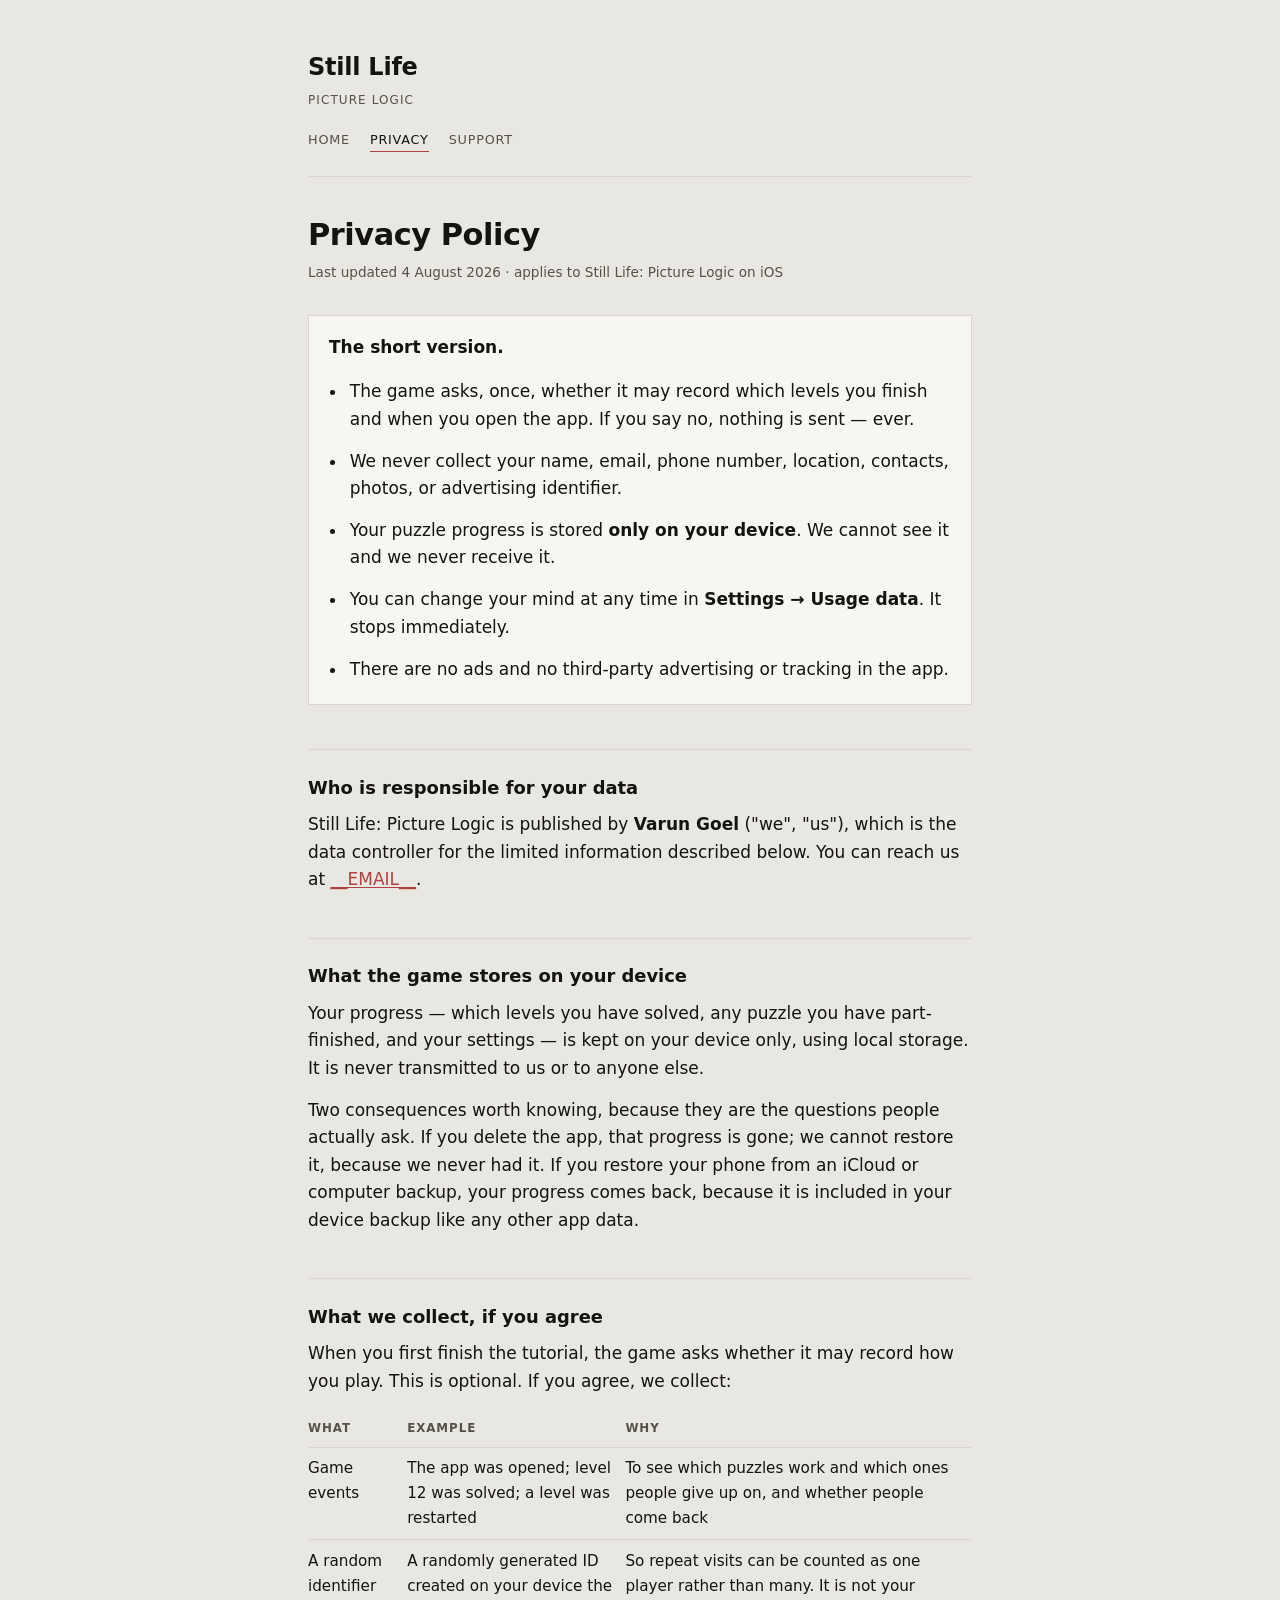
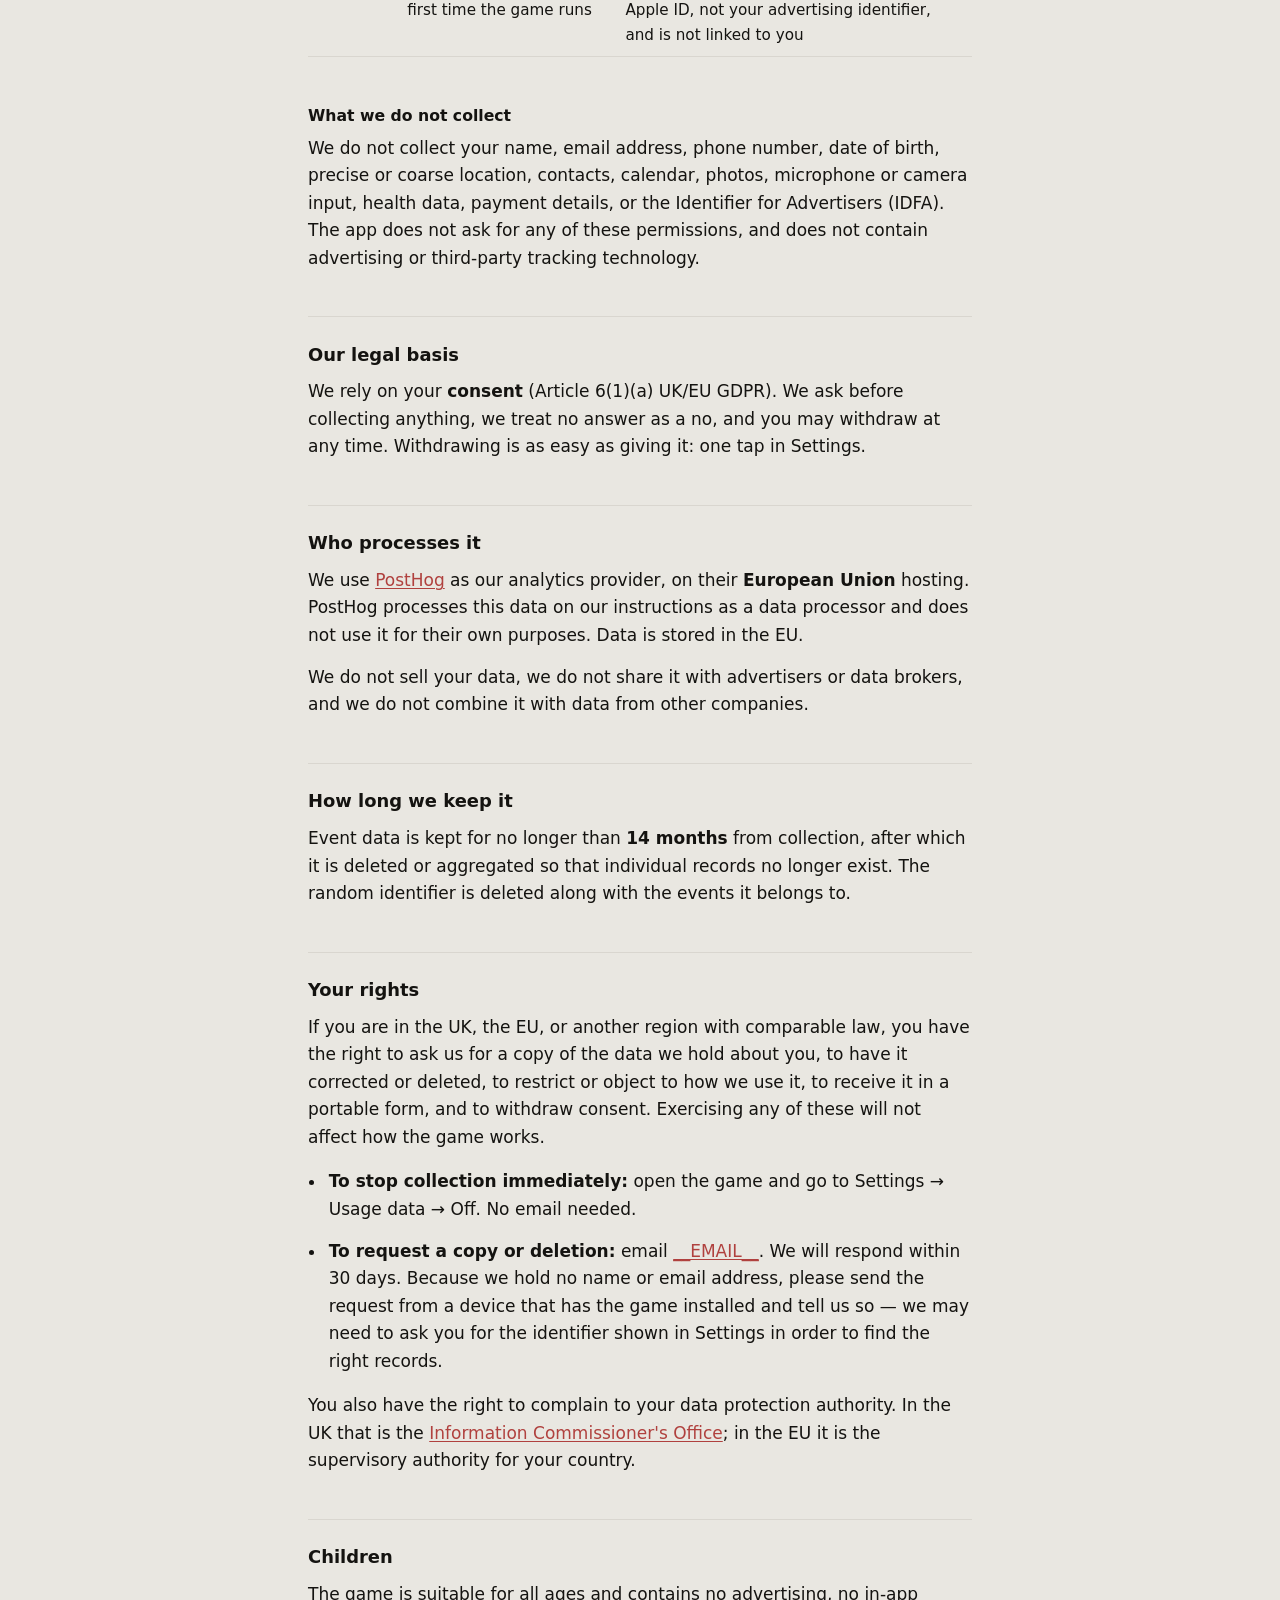
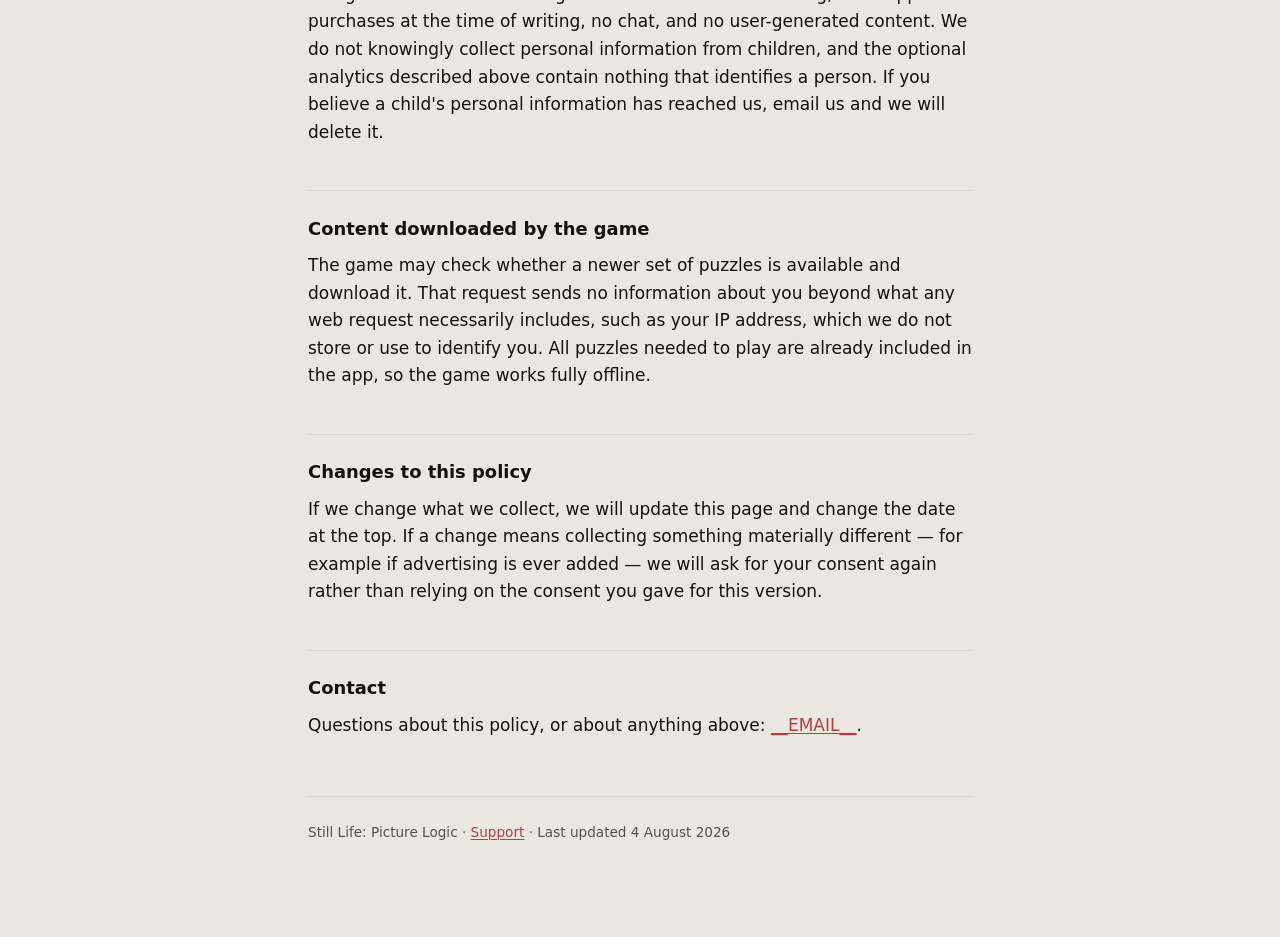
==== privacy.html @ 9cde7be0 "Privacy policy and support pages for Still Life: Picture Logic Plain HTML, one stylesheet, no build " ====
<!doctype html>
<html lang="en">
<head>
<meta charset="utf-8">
<meta name="viewport" content="width=device-width, initial-scale=1">
<title>Privacy Policy — Still Life: Picture Logic</title>
<meta name="description" content="What Still Life: Picture Logic collects, why, and how to turn it off.">
<link rel="stylesheet" href="style.css">
</head>
<body>
<div class="wrap">

<header>
  <p class="wordmark">Still Life</p>
  <p class="qualifier">Picture Logic</p>
  <nav>
    <a href="index.html">Home</a>
    <a href="privacy.html" aria-current="page">Privacy</a>
    <a href="support.html">Support</a>
  </nav>
</header>

<h1>Privacy Policy</h1>
<p class="updated">Last updated 4 August 2026 · applies to Still Life: Picture Logic on iOS</p>

<div class="summary">
  <p><strong>The short version.</strong></p>
  <ul>
    <li>The game asks, once, whether it may record which levels you finish and when you open the app. If you say no, nothing is sent — ever.</li>
    <li>We never collect your name, email, phone number, location, contacts, photos, or advertising identifier.</li>
    <li>Your puzzle progress is stored <strong>only on your device</strong>. We cannot see it and we never receive it.</li>
    <li>You can change your mind at any time in <strong>Settings → Usage data</strong>. It stops immediately.</li>
    <li>There are no ads and no third-party advertising or tracking in the app.</li>
  </ul>
</div>

<h2>Who is responsible for your data</h2>
<p>
  Still Life: Picture Logic is published by <strong>Varun Goel</strong> ("we", "us"), which is the
  data controller for the limited information described below. You can reach us at
  <a href="mailto:__EMAIL__">__EMAIL__</a>.
</p>

<h2>What the game stores on your device</h2>
<p>
  Your progress — which levels you have solved, any puzzle you have part-finished, and your settings —
  is kept on your device only, using local storage. It is never transmitted to us or to anyone else.
</p>
<p>
  Two consequences worth knowing, because they are the questions people actually ask. If you delete the
  app, that progress is gone; we cannot restore it, because we never had it. If you restore your phone
  from an iCloud or computer backup, your progress comes back, because it is included in your device
  backup like any other app data.
</p>

<h2>What we collect, if you agree</h2>
<p>
  When you first finish the tutorial, the game asks whether it may record how you play. This is
  optional. If you agree, we collect:
</p>
<div class="scroll">
<table>
  <thead>
    <tr><th>What</th><th>Example</th><th>Why</th></tr>
  </thead>
  <tbody>
    <tr>
      <td>Game events</td>
      <td>The app was opened; level 12 was solved; a level was restarted</td>
      <td>To see which puzzles work and which ones people give up on, and whether people come back</td>
    </tr>
    <tr>
      <td>A random identifier</td>
      <td>A randomly generated ID created on your device the first time the game runs</td>
      <td>So repeat visits can be counted as one player rather than many. It is not your Apple ID, not your advertising identifier, and is not linked to you</td>
    </tr>
  </tbody>
</table>
</div>

<h3>What we do not collect</h3>
<p>
  We do not collect your name, email address, phone number, date of birth, precise or coarse location,
  contacts, calendar, photos, microphone or camera input, health data, payment details, or the
  Identifier for Advertisers (IDFA). The app does not ask for any of these permissions, and does not
  contain advertising or third-party tracking technology.
</p>

<h2>Our legal basis</h2>
<p>
  We rely on your <strong>consent</strong> (Article 6(1)(a) UK/EU GDPR). We ask before collecting
  anything, we treat no answer as a no, and you may withdraw at any time. Withdrawing is as easy as
  giving it: one tap in Settings.
</p>

<h2>Who processes it</h2>
<p>
  We use <a href="https://posthog.com/" rel="noopener">PostHog</a> as our analytics provider, on their
  <strong>European Union</strong> hosting. PostHog processes this data on our instructions as a data
  processor and does not use it for their own purposes. Data is stored in the EU.
</p>
<p>
  We do not sell your data, we do not share it with advertisers or data brokers, and we do not combine
  it with data from other companies.
</p>

<h2>How long we keep it</h2>
<p>
  Event data is kept for no longer than <strong>14 months</strong> from collection, after which it is
  deleted or aggregated so that individual records no longer exist. The random identifier is deleted
  along with the events it belongs to.
</p>

<h2>Your rights</h2>
<p>
  If you are in the UK, the EU, or another region with comparable law, you have the right to ask us for
  a copy of the data we hold about you, to have it corrected or deleted, to restrict or object to how we
  use it, to receive it in a portable form, and to withdraw consent. Exercising any of these will not
  affect how the game works.
</p>
<ul>
  <li><strong>To stop collection immediately:</strong> open the game and go to Settings → Usage data →
    Off. No email needed.</li>
  <li><strong>To request a copy or deletion:</strong> email <a href="mailto:__EMAIL__">__EMAIL__</a>.
    We will respond within 30 days. Because we hold no name or email address, please send the request
    from a device that has the game installed and tell us so — we may need to ask you for the
    identifier shown in Settings in order to find the right records.</li>
</ul>
<p>
  You also have the right to complain to your data protection authority. In the UK that is the
  <a href="https://ico.org.uk/" rel="noopener">Information Commissioner's Office</a>; in the EU it is
  the supervisory authority for your country.
</p>

<h2>Children</h2>
<p>
  The game is suitable for all ages and contains no advertising, no in-app purchases at the time of
  writing, no chat, and no user-generated content. We do not knowingly collect personal information
  from children, and the optional analytics described above contain nothing that identifies a person.
  If you believe a child's personal information has reached us, email us and we will delete it.
</p>

<h2>Content downloaded by the game</h2>
<p>
  The game may check whether a newer set of puzzles is available and download it. That request sends no
  information about you beyond what any web request necessarily includes, such as your IP address, which
  we do not store or use to identify you. All puzzles needed to play are already included in the app, so
  the game works fully offline.
</p>

<h2>Changes to this policy</h2>
<p>
  If we change what we collect, we will update this page and change the date at the top. If a change
  means collecting something materially different — for example if advertising is ever added — we will
  ask for your consent again rather than relying on the consent you gave for this version.
</p>

<h2>Contact</h2>
<p>
  Questions about this policy, or about anything above:
  <a href="mailto:__EMAIL__">__EMAIL__</a>.
</p>

<footer>
  <p>Still Life: Picture Logic · <a href="support.html">Support</a> · Last updated 4 August 2026</p>
</footer>

</div>
</body>
</html>
---- style.css ----
/*
 * Still Life: Picture Logic — legal and support pages.
 *
 * Palette taken from the app's own DESIGN.md so these pages read as part of the product rather than
 * as a bolted-on legal obligation: warm paper, warm-shifted ink, clay accent.
 *
 * No webfonts. A privacy policy has to load for anyone, on anything, including a reviewer on a bad
 * connection — and a system font stack costs nothing and never fails.
 */

:root {
  --paper: #e9e7e1;
  --surface: #f7f6f2;
  --ink: #141310;
  --ink-quiet: #55524c;
  --rule: #d9d6cf;
  --rule-strong: #b4b0a7;
  --accent: #b0413e;
}

@media (prefers-color-scheme: dark) {
  :root {
    --paper: #17171a;
    --surface: #1e1e22;
    --ink: #eceae4;
    --ink-quiet: #a9a59c;
    --rule: #32323a;
    --rule-strong: #4a4a54;
    --accent: #e08a72;
  }
}

* { box-sizing: border-box; }

html { -webkit-text-size-adjust: 100%; }

body {
  margin: 0;
  background: var(--paper);
  color: var(--ink);
  font-family: ui-sans-serif, system-ui, -apple-system, "Segoe UI", Roboto, Helvetica, Arial, sans-serif;
  font-size: 17px;
  line-height: 1.62;
}

.wrap {
  /* ~68 characters at this size — a readable measure for prose people are obliged to read. */
  max-width: 44rem;
  margin: 0 auto;
  padding: 3rem 1.25rem 5rem;
}

header { border-bottom: 1px solid var(--rule); padding-bottom: 1.5rem; margin-bottom: 2.5rem; }

.wordmark { font-size: 1.5rem; font-weight: 700; letter-spacing: -0.01em; margin: 0; }
.qualifier {
  margin: 0.25rem 0 0;
  font-size: 0.75rem;
  letter-spacing: 0.09em;
  text-transform: uppercase;
  color: var(--ink-quiet);
}

nav { margin-top: 1.25rem; display: flex; gap: 1.25rem; flex-wrap: wrap; }
nav a {
  font-size: 0.8rem;
  letter-spacing: 0.06em;
  text-transform: uppercase;
  color: var(--ink-quiet);
  text-decoration: none;
  border-bottom: 1px solid transparent;
}
nav a:hover, nav a:focus { color: var(--ink); border-bottom-color: var(--rule-strong); }
nav a[aria-current="page"] { color: var(--ink); border-bottom-color: var(--accent); }

h1 { font-size: 1.9rem; line-height: 1.18; letter-spacing: -0.015em; margin: 0 0 0.5rem; text-wrap: balance; }
h2 {
  font-size: 1.12rem;
  margin: 2.75rem 0 0.6rem;
  padding-top: 1.4rem;
  border-top: 1px solid var(--rule);
  text-wrap: balance;
}
h3 { font-size: 0.98rem; margin: 1.6rem 0 0.4rem; }

.updated { color: var(--ink-quiet); font-size: 0.85rem; margin: 0 0 2rem; }

p, li { margin: 0 0 0.9rem; }
ul { padding-left: 1.15rem; }
li { padding-left: 0.15rem; }

a { color: var(--accent); text-decoration-thickness: 1px; text-underline-offset: 2px; }

strong { font-weight: 650; }

/* Plain-language summary at the top of the policy. Not a legal device — just the honest short
   version, because a policy nobody reads protects nobody. */
.summary {
  background: var(--surface);
  border: 1px solid var(--rule);
  padding: 1.1rem 1.25rem 0.4rem;
  margin: 0 0 2.25rem;
}
.summary p:first-child { margin-top: 0; }
.summary ul { margin-bottom: 0.9rem; }

table { width: 100%; border-collapse: collapse; margin: 0 0 1.25rem; font-size: 0.95rem; }
th, td { text-align: left; padding: 0.55rem 0.7rem 0.55rem 0; border-bottom: 1px solid var(--rule); vertical-align: top; }
th { font-size: 0.74rem; letter-spacing: 0.08em; text-transform: uppercase; color: var(--ink-quiet); font-weight: 600; }

/* Long tables must scroll inside themselves rather than pushing the page sideways. */
.scroll { overflow-x: auto; }

footer {
  margin-top: 3.5rem;
  padding-top: 1.5rem;
  border-top: 1px solid var(--rule);
  color: var(--ink-quiet);
  font-size: 0.85rem;
}

code {
  font-family: ui-monospace, SFMono-Regular, Menlo, monospace;
  font-size: 0.9em;
  background: var(--surface);
  border: 1px solid var(--rule);
  padding: 0.05em 0.35em;
}
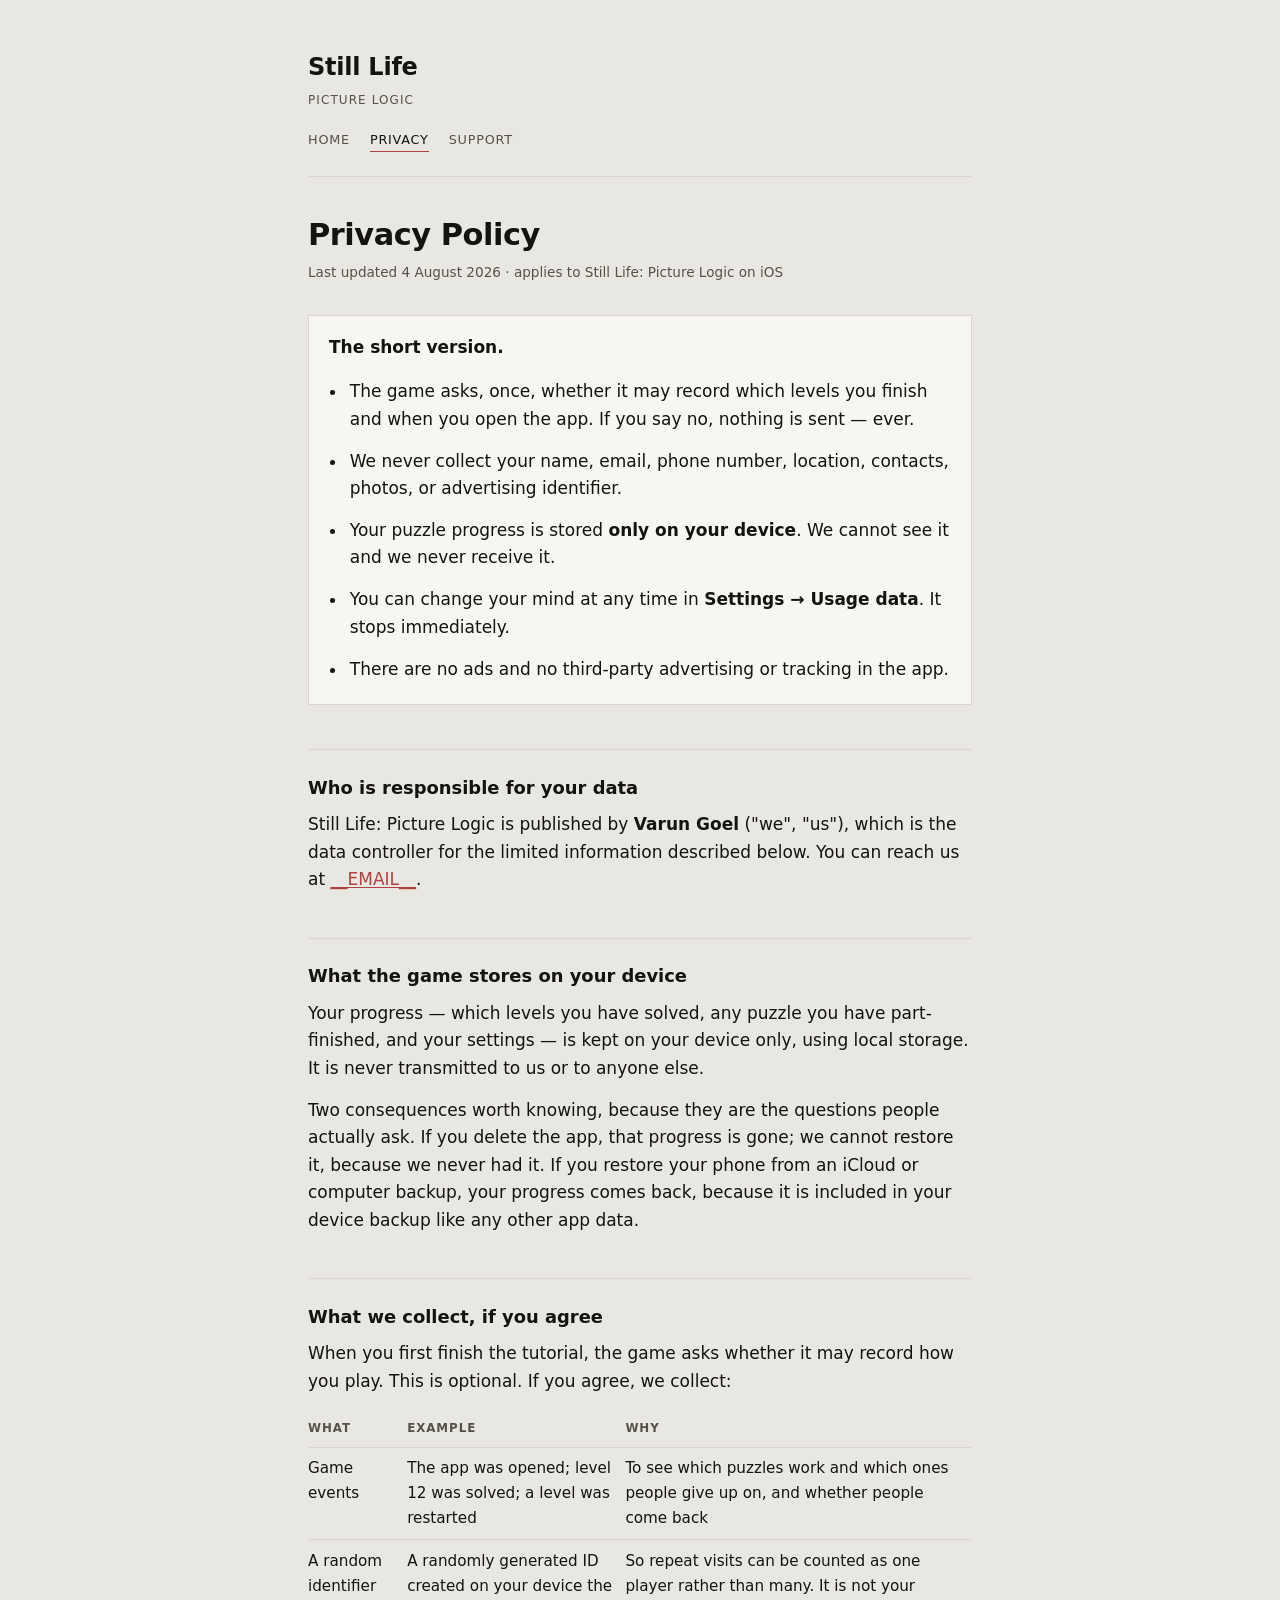
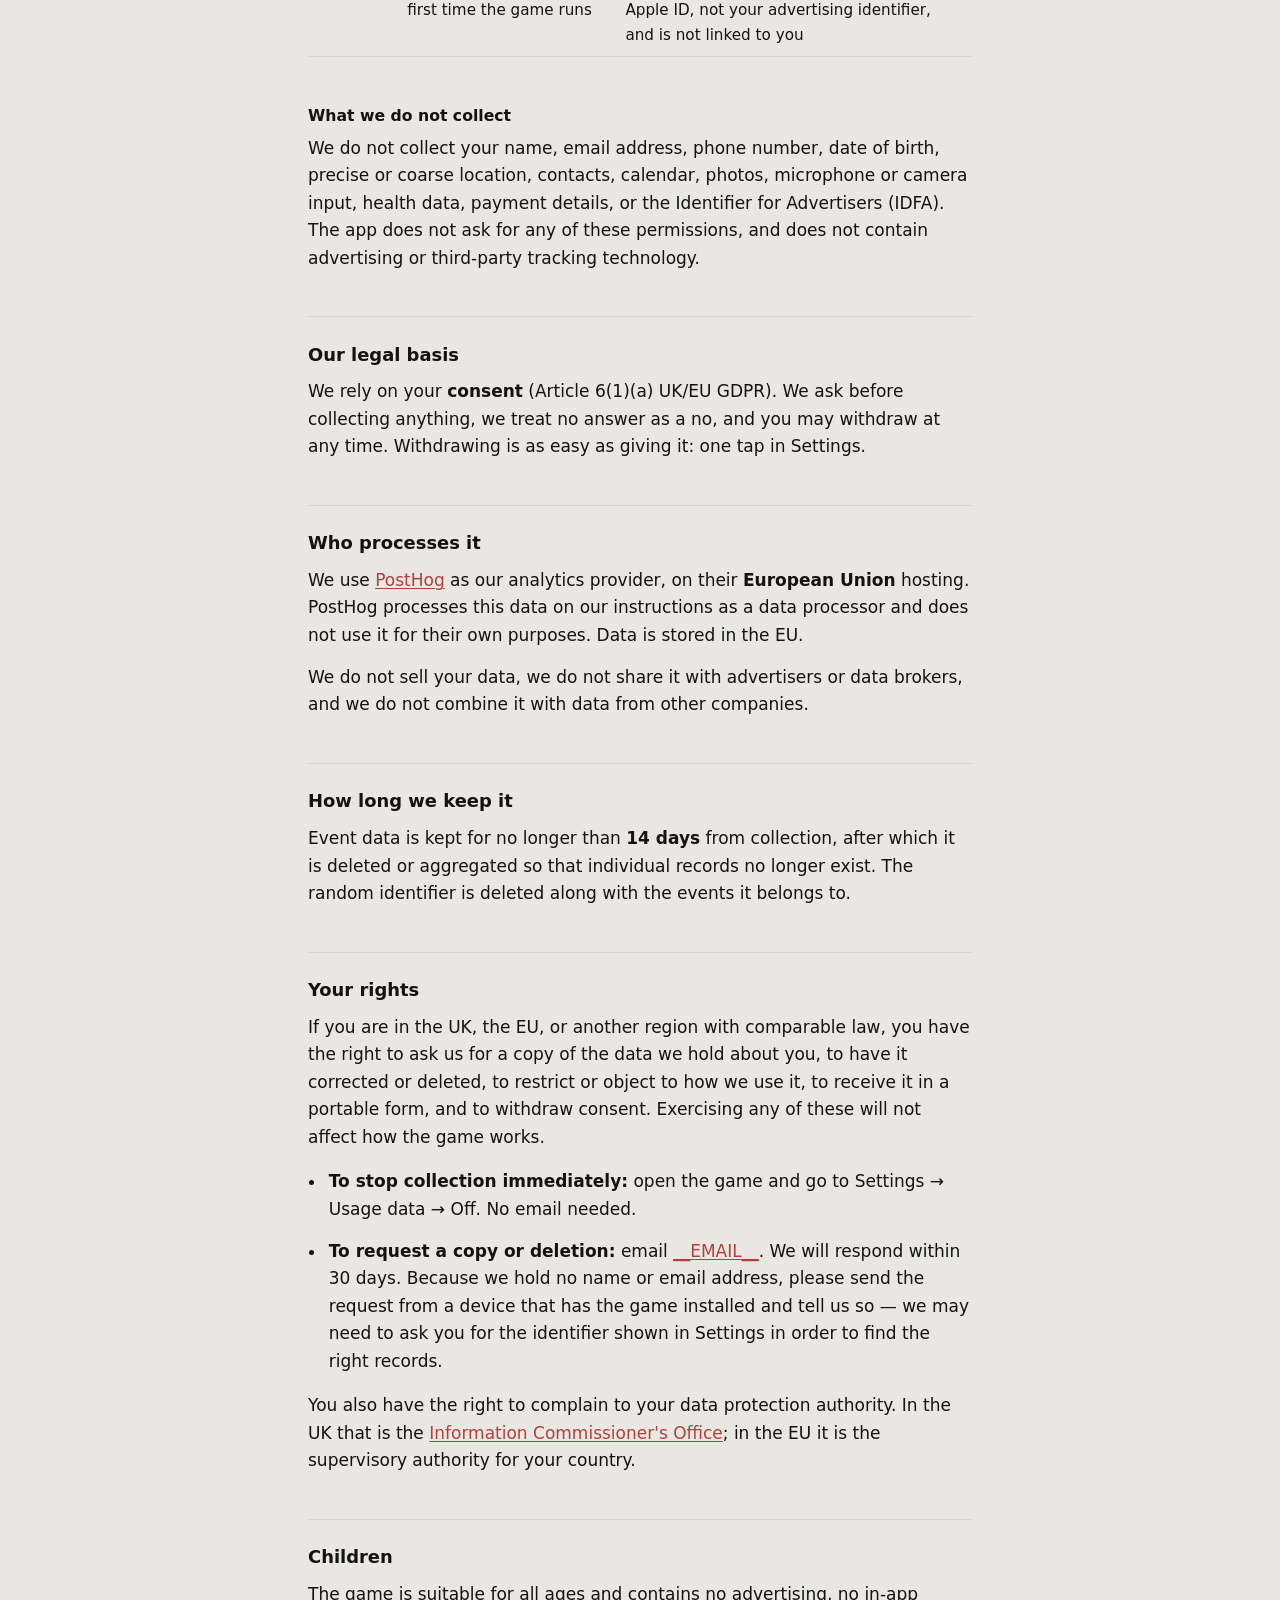
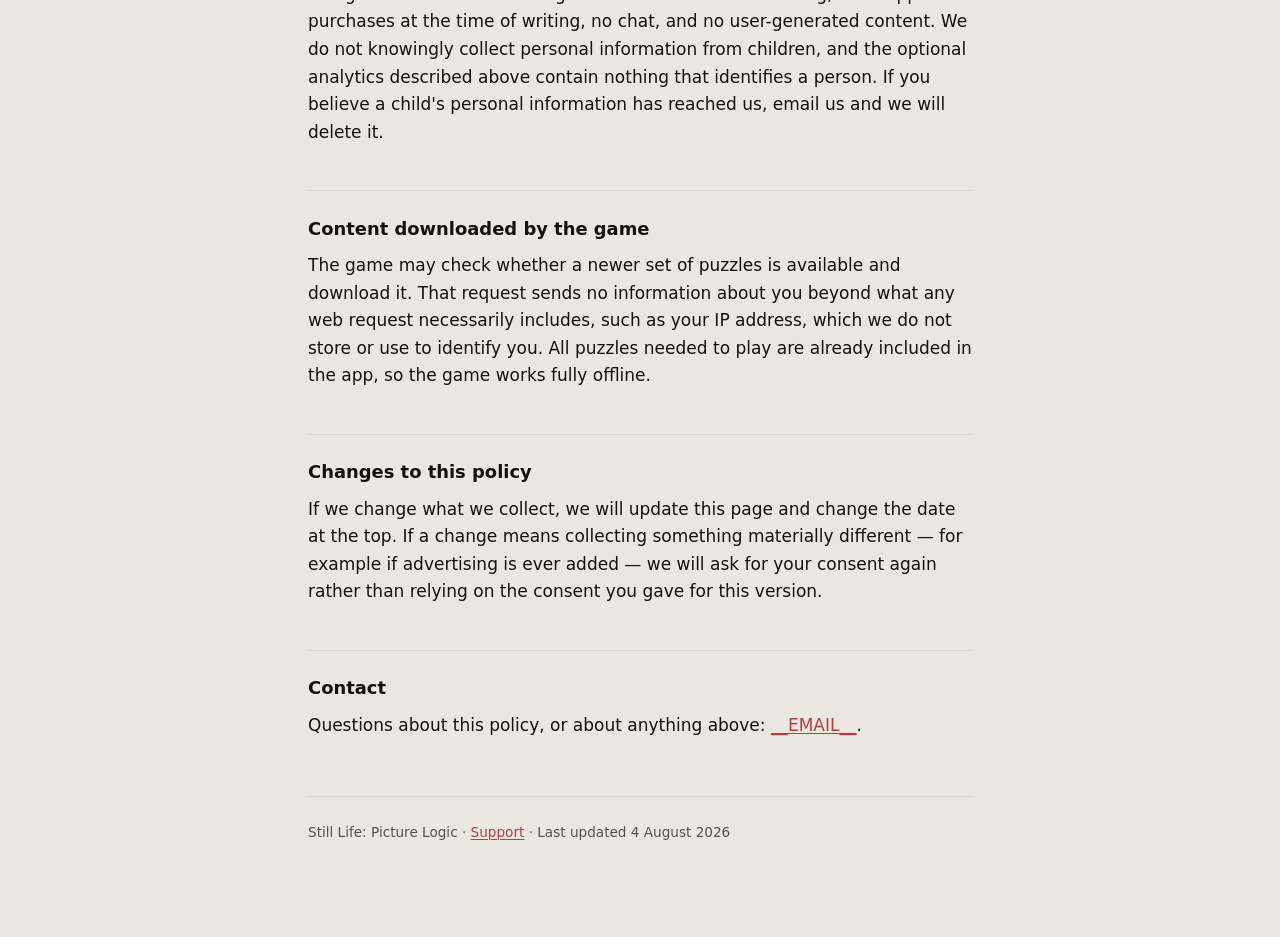
==== commit bbec417c: "Retention is 14 days, not 14 months The draft committed to 14 months before the PostHog project's ac" ====
--- a/privacy.html
+++ b/privacy.html
@@ -106,7 +106,7 @@
 
 <h2>How long we keep it</h2>
 <p>
-  Event data is kept for no longer than <strong>14 months</strong> from collection, after which it is
+  Event data is kept for no longer than <strong>14 days</strong> from collection, after which it is
   deleted or aggregated so that individual records no longer exist. The random identifier is deleted
   along with the events it belongs to.
 </p>
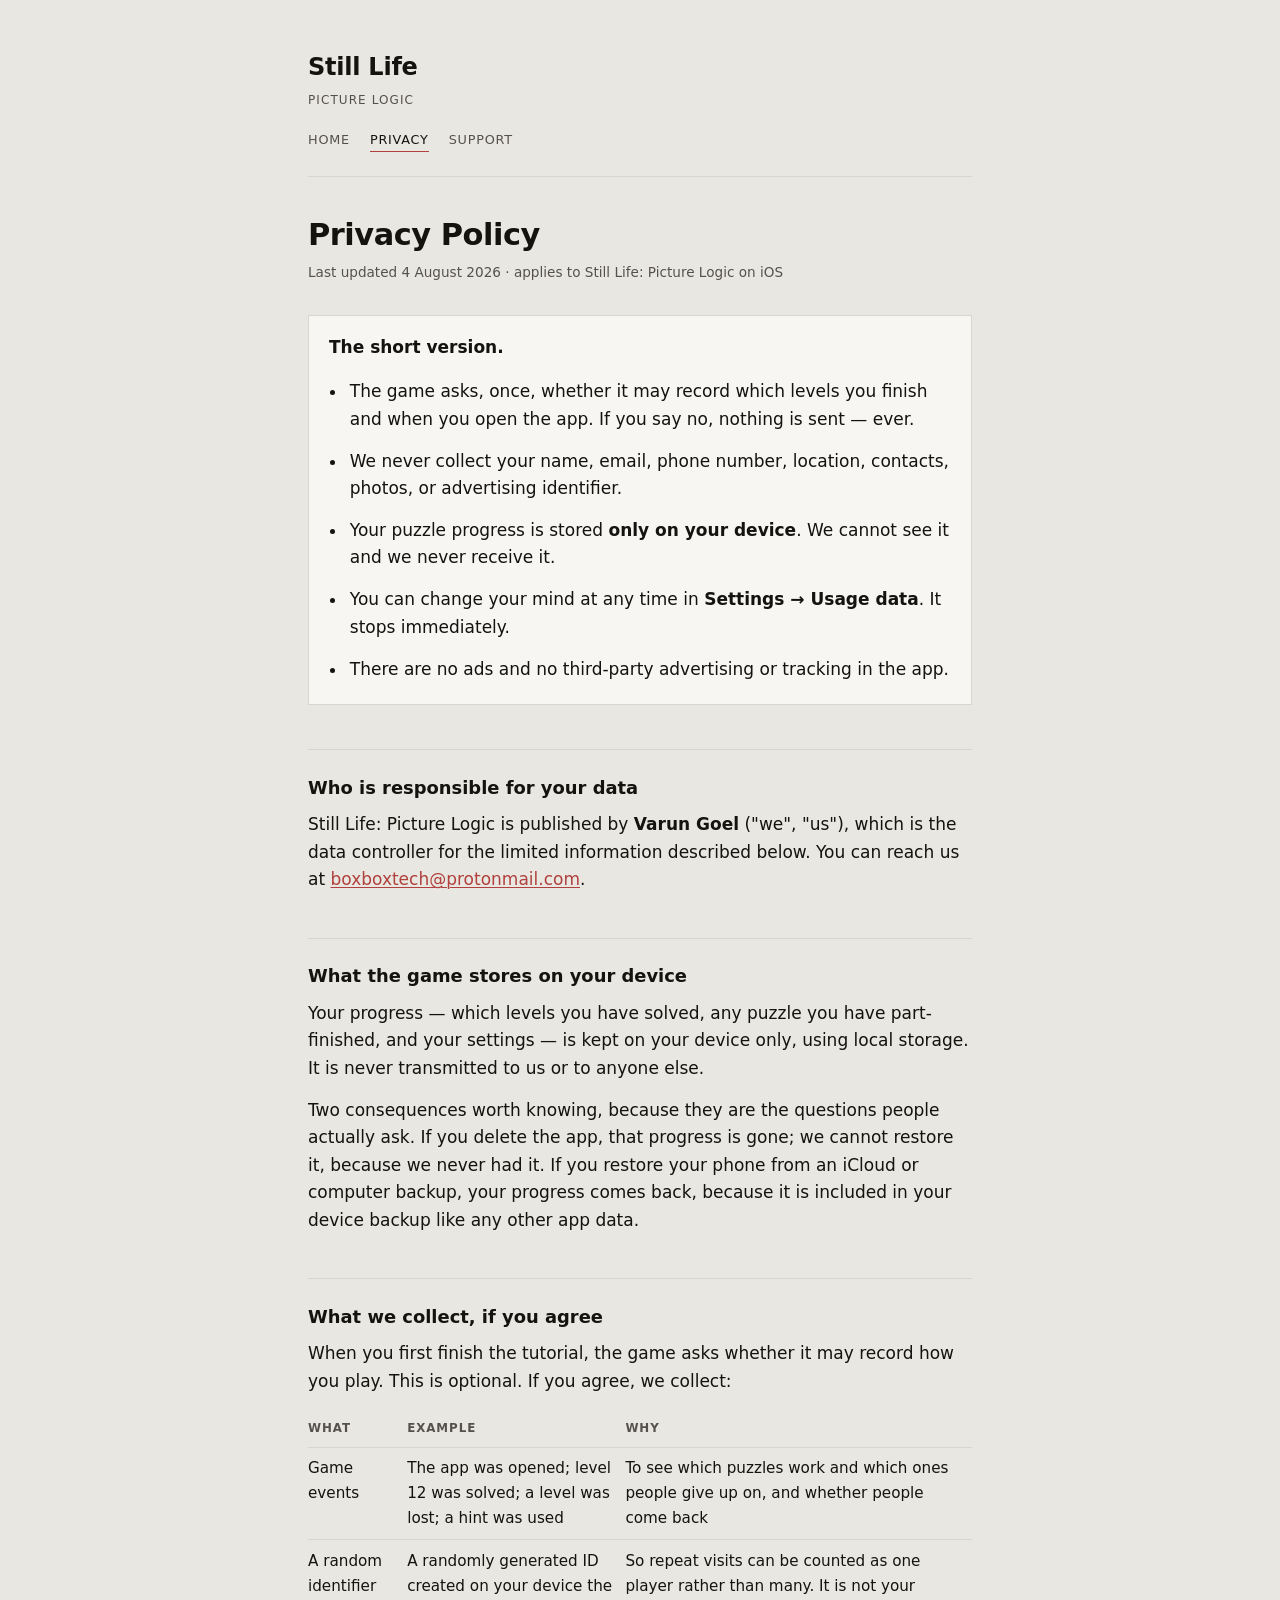
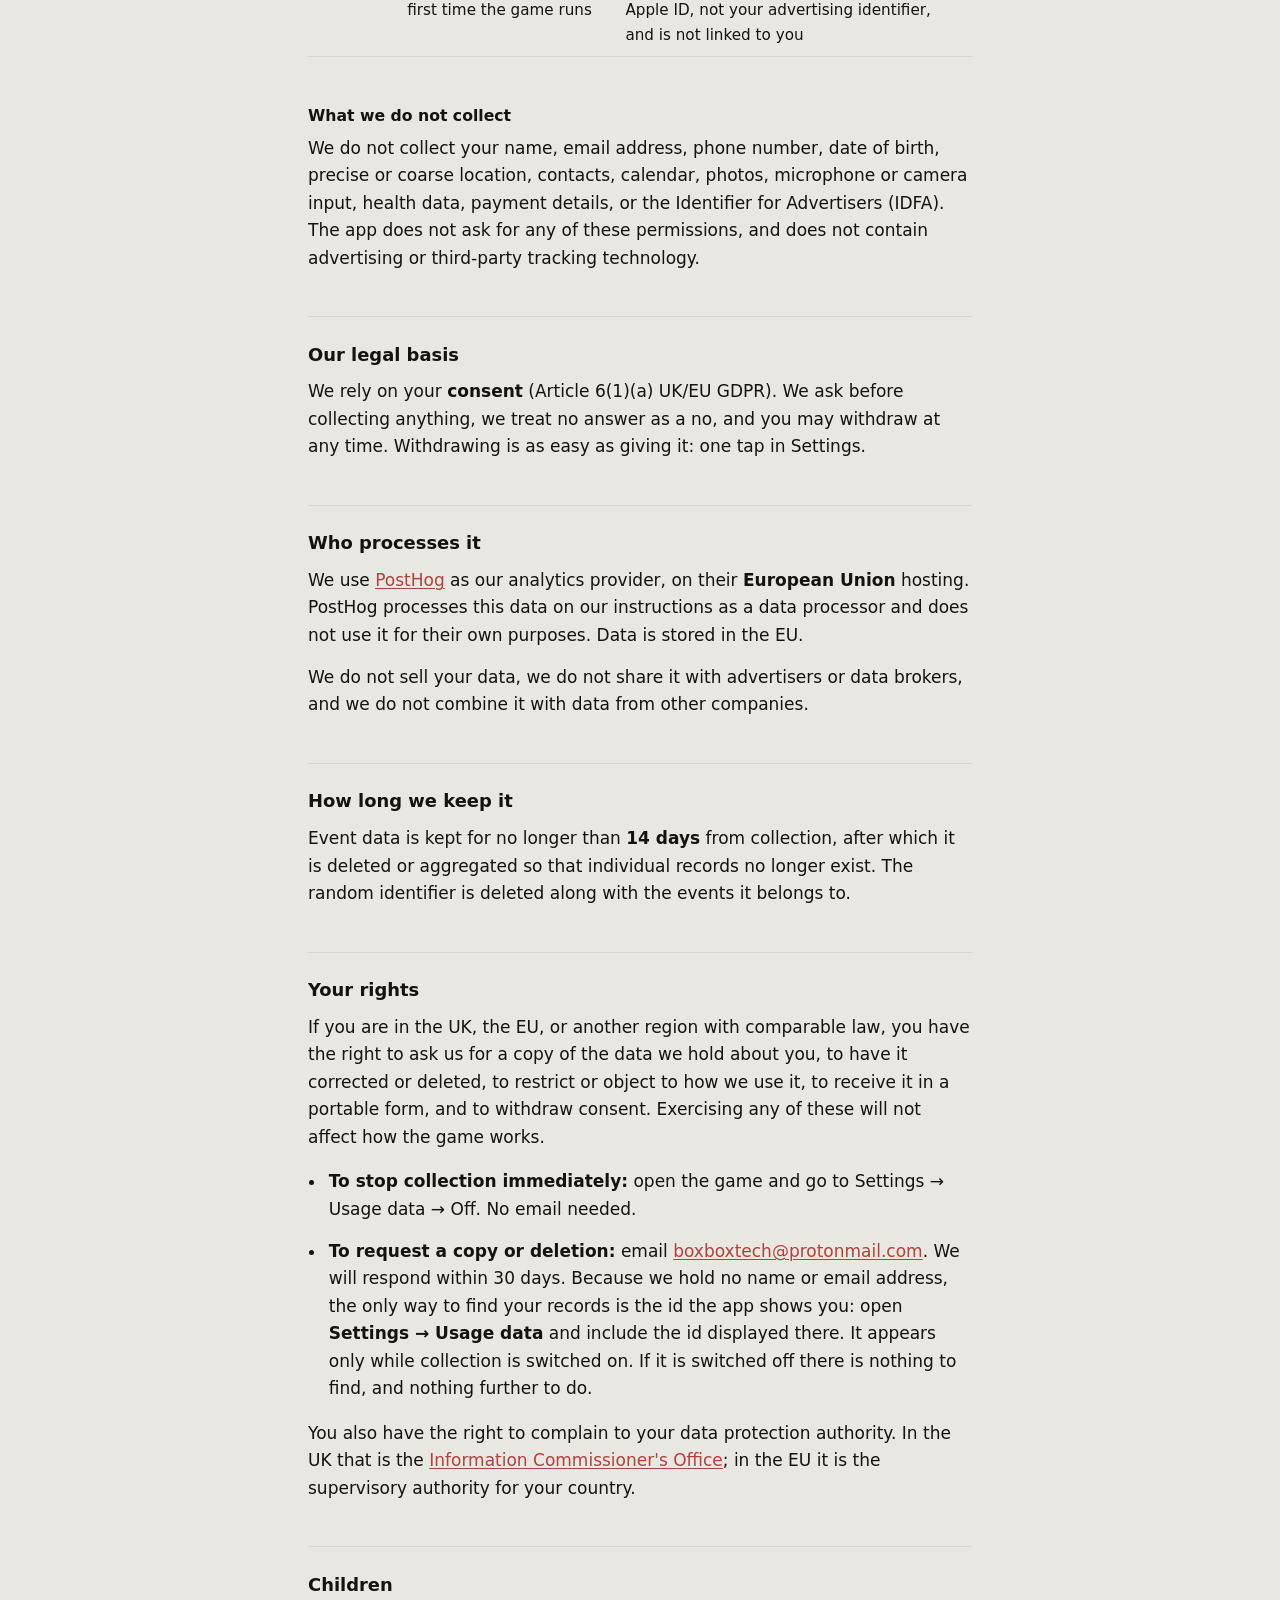
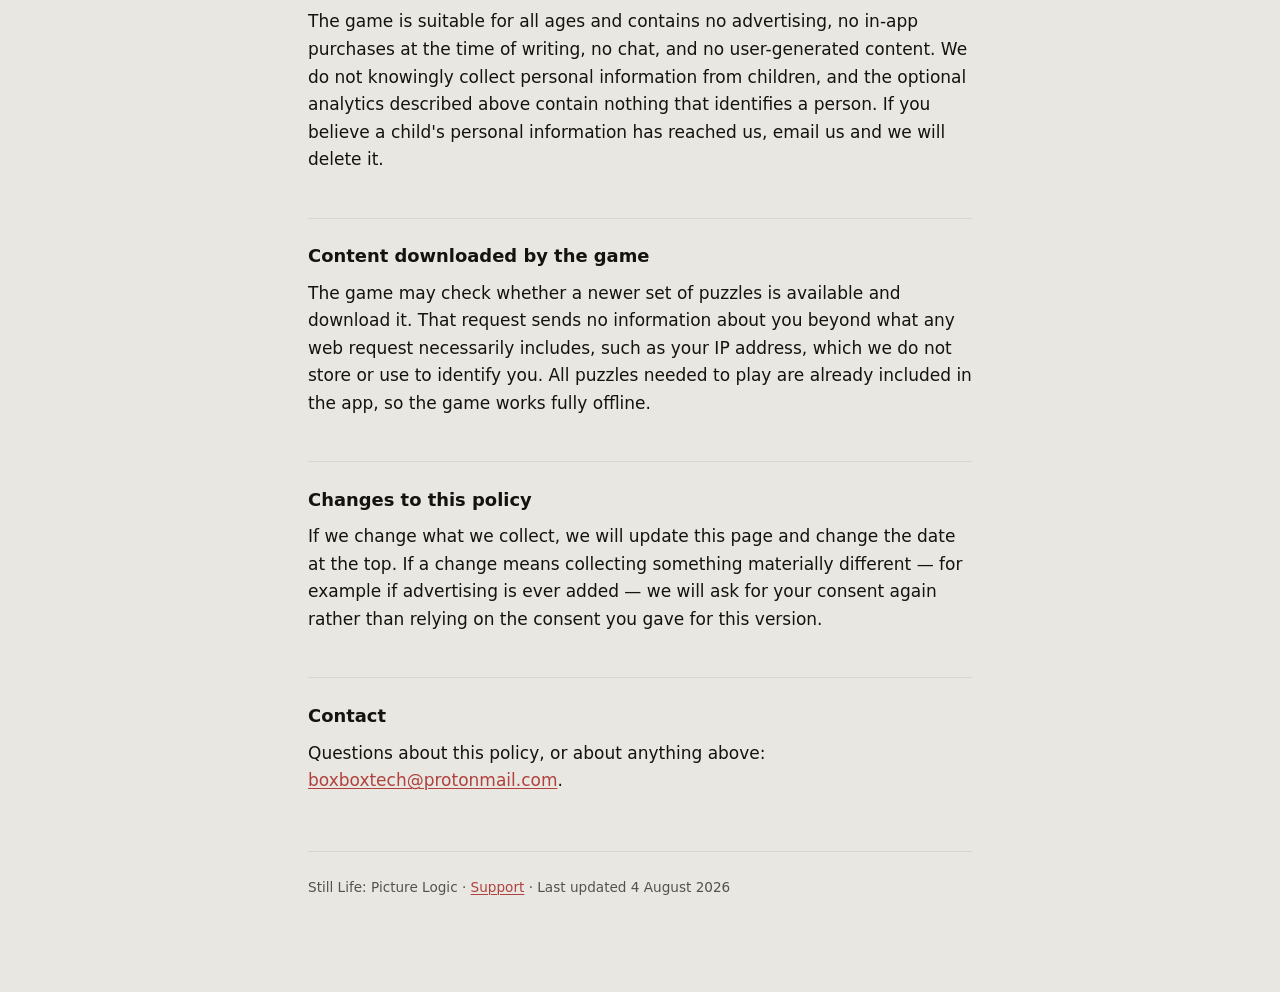
==== commit 73d574f4: "Contact address, and two claims that were not true The email alias is boxboxtech@protonmail.com; all" ====
--- a/privacy.html
+++ b/privacy.html
@@ -38,7 +38,7 @@
 <p>
   Still Life: Picture Logic is published by <strong>Varun Goel</strong> ("we", "us"), which is the
   data controller for the limited information described below. You can reach us at
-  <a href="mailto:__EMAIL__">__EMAIL__</a>.
+  <a href="mailto:boxboxtech@protonmail.com">boxboxtech@protonmail.com</a>.
 </p>
 
 <h2>What the game stores on your device</h2>
@@ -66,7 +66,7 @@
   <tbody>
     <tr>
       <td>Game events</td>
-      <td>The app was opened; level 12 was solved; a level was restarted</td>
+      <td>The app was opened; level 12 was solved; a level was lost; a hint was used</td>
       <td>To see which puzzles work and which ones people give up on, and whether people come back</td>
     </tr>
     <tr>
@@ -121,10 +121,11 @@
 <ul>
   <li><strong>To stop collection immediately:</strong> open the game and go to Settings → Usage data →
     Off. No email needed.</li>
-  <li><strong>To request a copy or deletion:</strong> email <a href="mailto:__EMAIL__">__EMAIL__</a>.
-    We will respond within 30 days. Because we hold no name or email address, please send the request
-    from a device that has the game installed and tell us so — we may need to ask you for the
-    identifier shown in Settings in order to find the right records.</li>
+  <li><strong>To request a copy or deletion:</strong> email <a href="mailto:boxboxtech@protonmail.com">boxboxtech@protonmail.com</a>.
+    We will respond within 30 days. Because we hold no name or email address, the only way to find your
+    records is the id the app shows you: open <strong>Settings &rarr; Usage data</strong> and include the
+    id displayed there. It appears only while collection is switched on. If it is switched off there is
+    nothing to find, and nothing further to do.</li>
 </ul>
 <p>
   You also have the right to complain to your data protection authority. In the UK that is the
@@ -158,7 +159,7 @@
 <h2>Contact</h2>
 <p>
   Questions about this policy, or about anything above:
-  <a href="mailto:__EMAIL__">__EMAIL__</a>.
+  <a href="mailto:boxboxtech@protonmail.com">boxboxtech@protonmail.com</a>.
 </p>
 
 <footer>
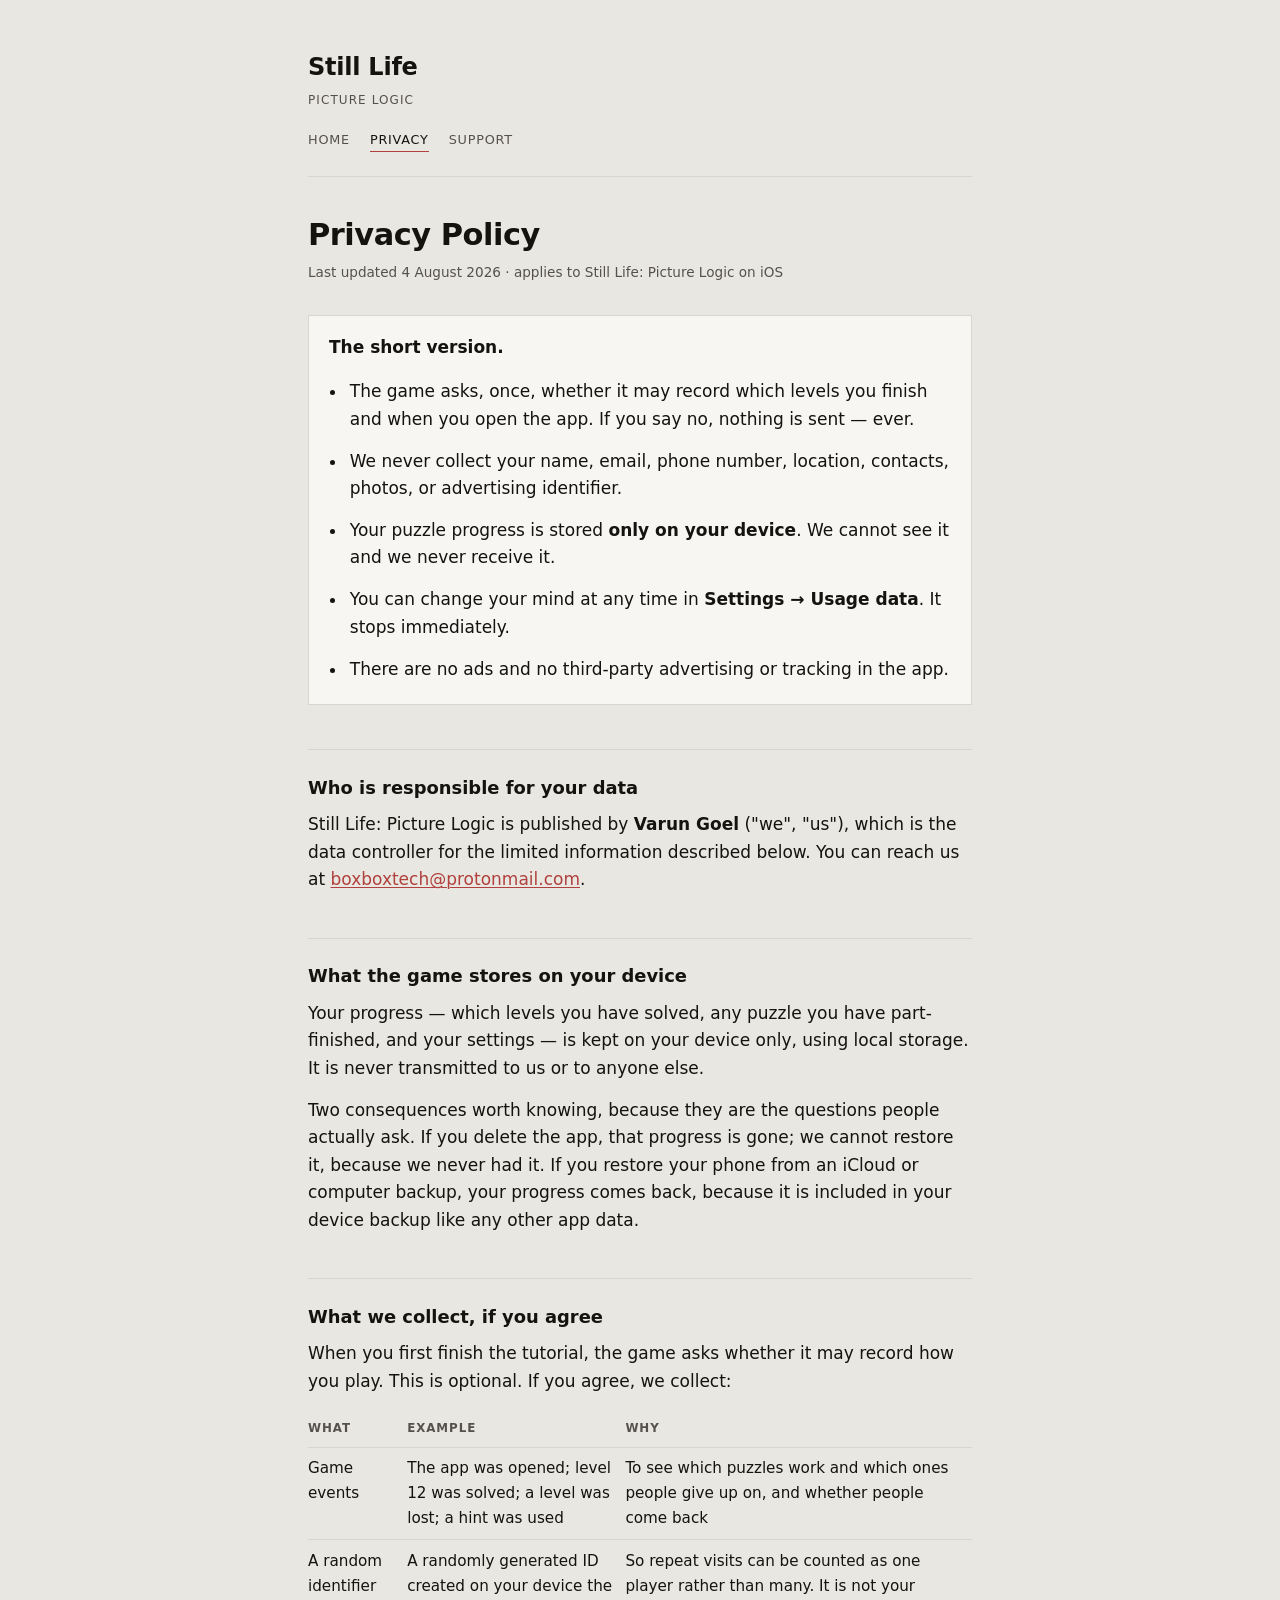
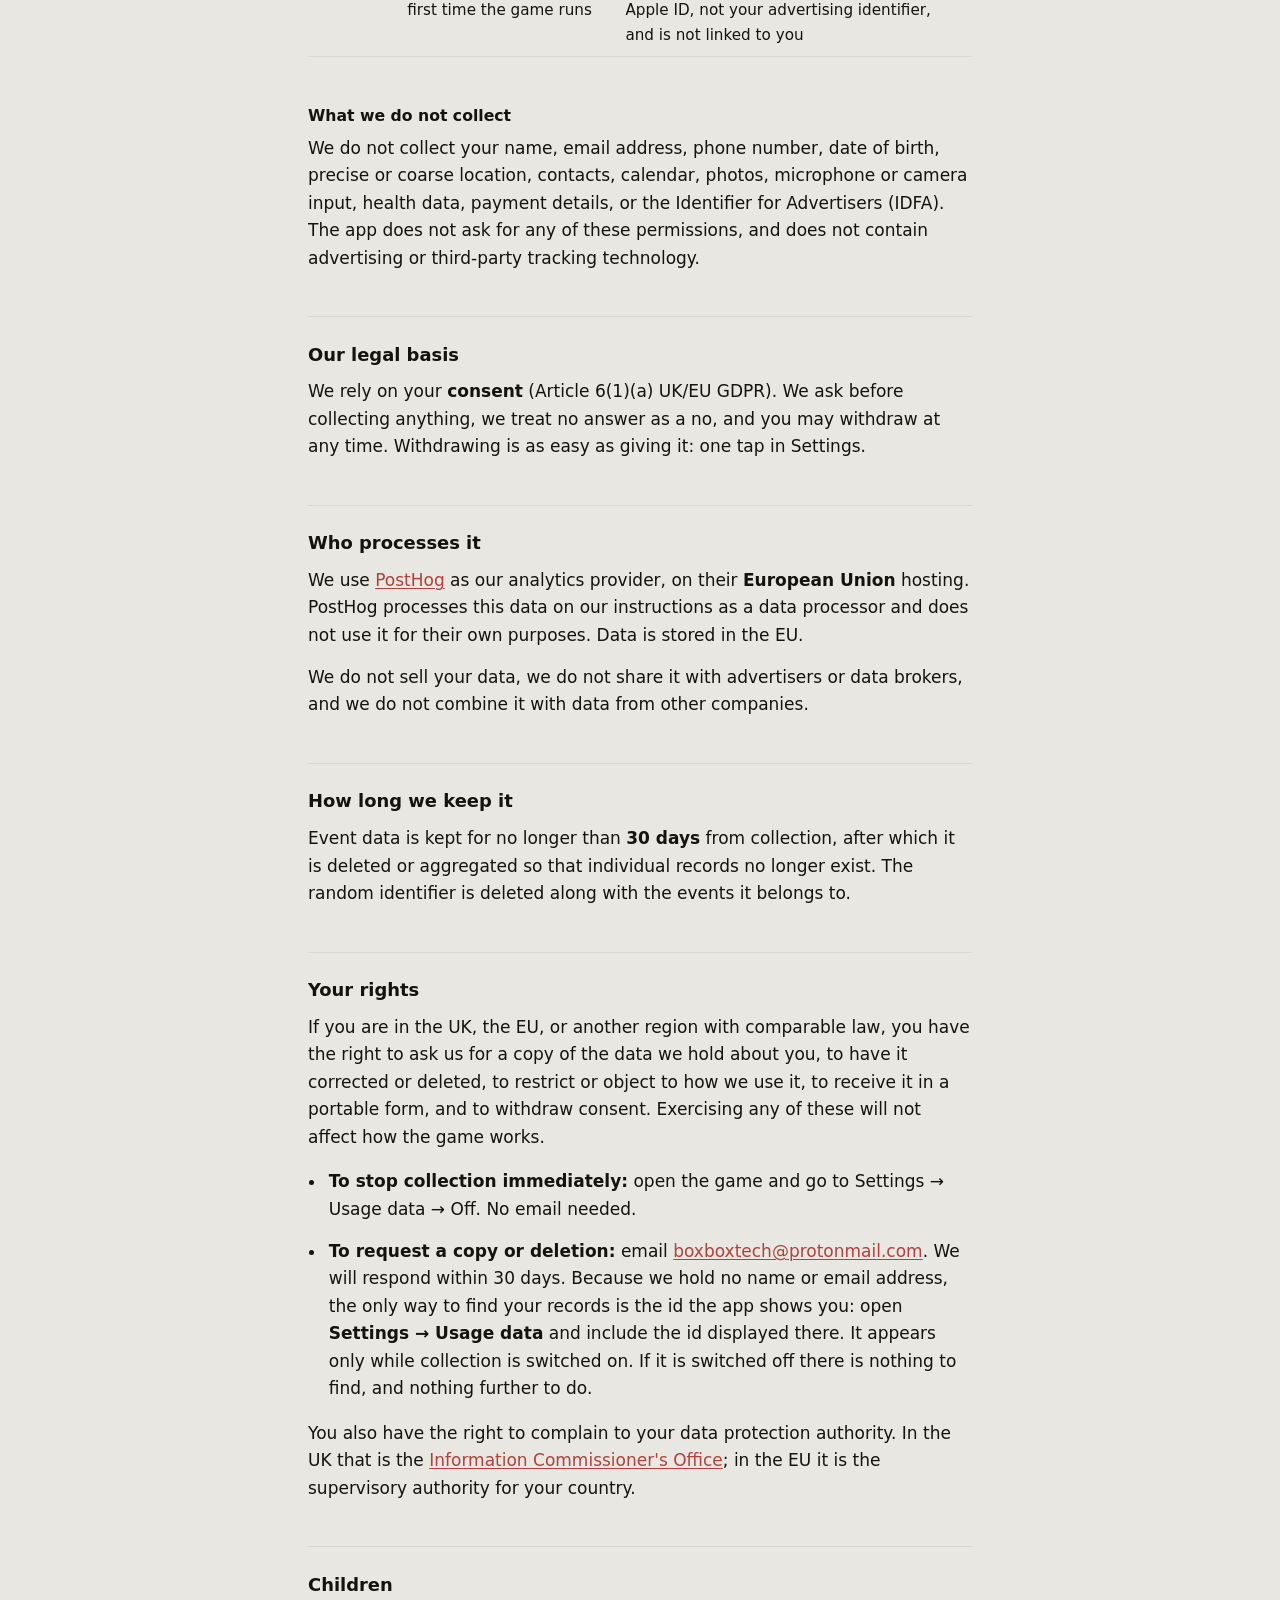
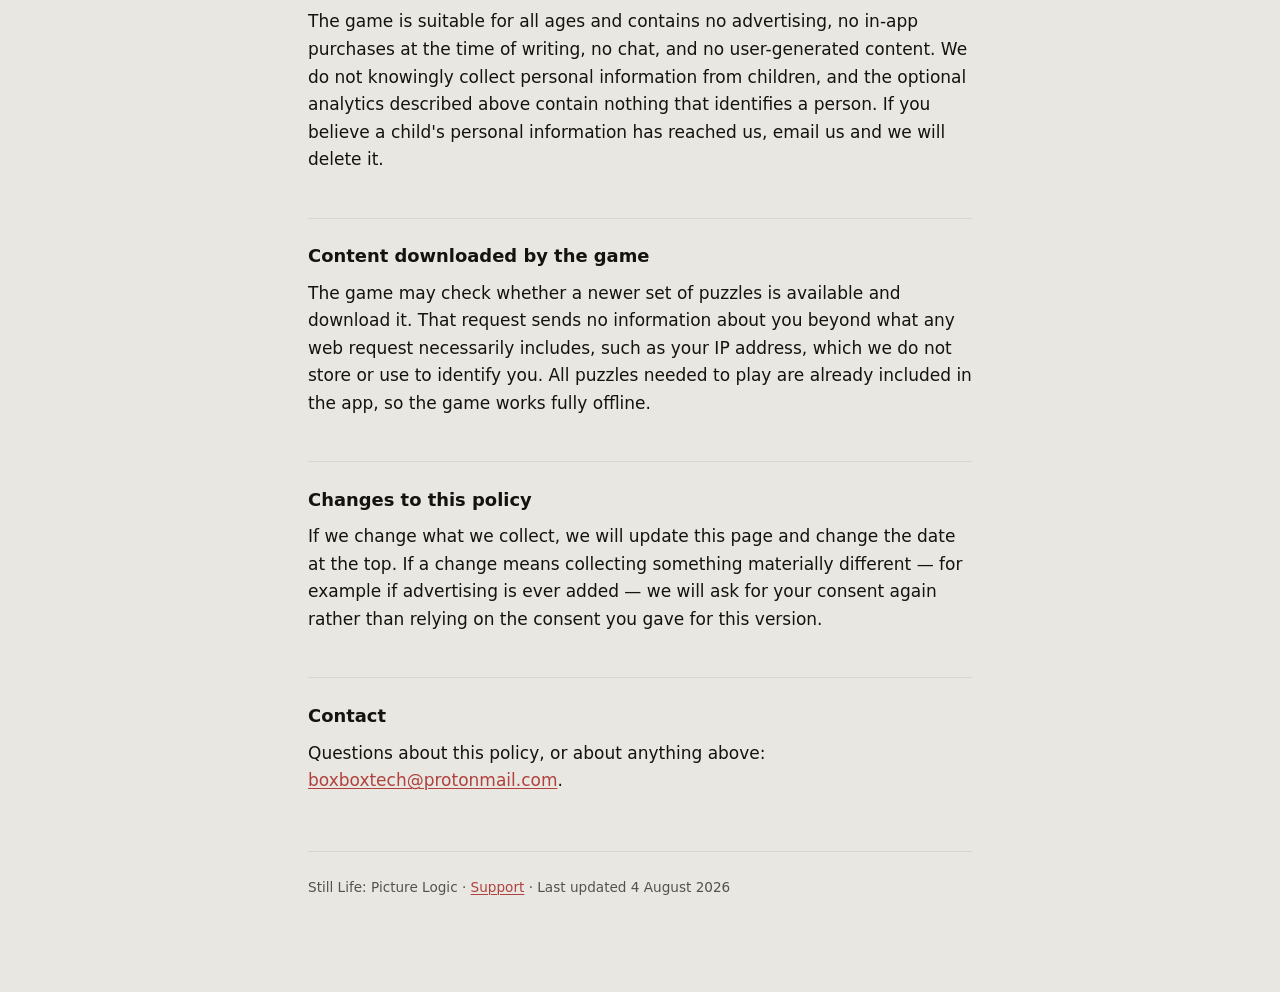
==== commit 280d38f8: "Retention is 30 days PostHog offers only 14 or 30 on this plan; 30 is the choice, so the page says 3" ====
--- a/privacy.html
+++ b/privacy.html
@@ -106,7 +106,7 @@
 
 <h2>How long we keep it</h2>
 <p>
-  Event data is kept for no longer than <strong>14 days</strong> from collection, after which it is
+  Event data is kept for no longer than <strong>30 days</strong> from collection, after which it is
   deleted or aggregated so that individual records no longer exist. The random identifier is deleted
   along with the events it belongs to.
 </p>
